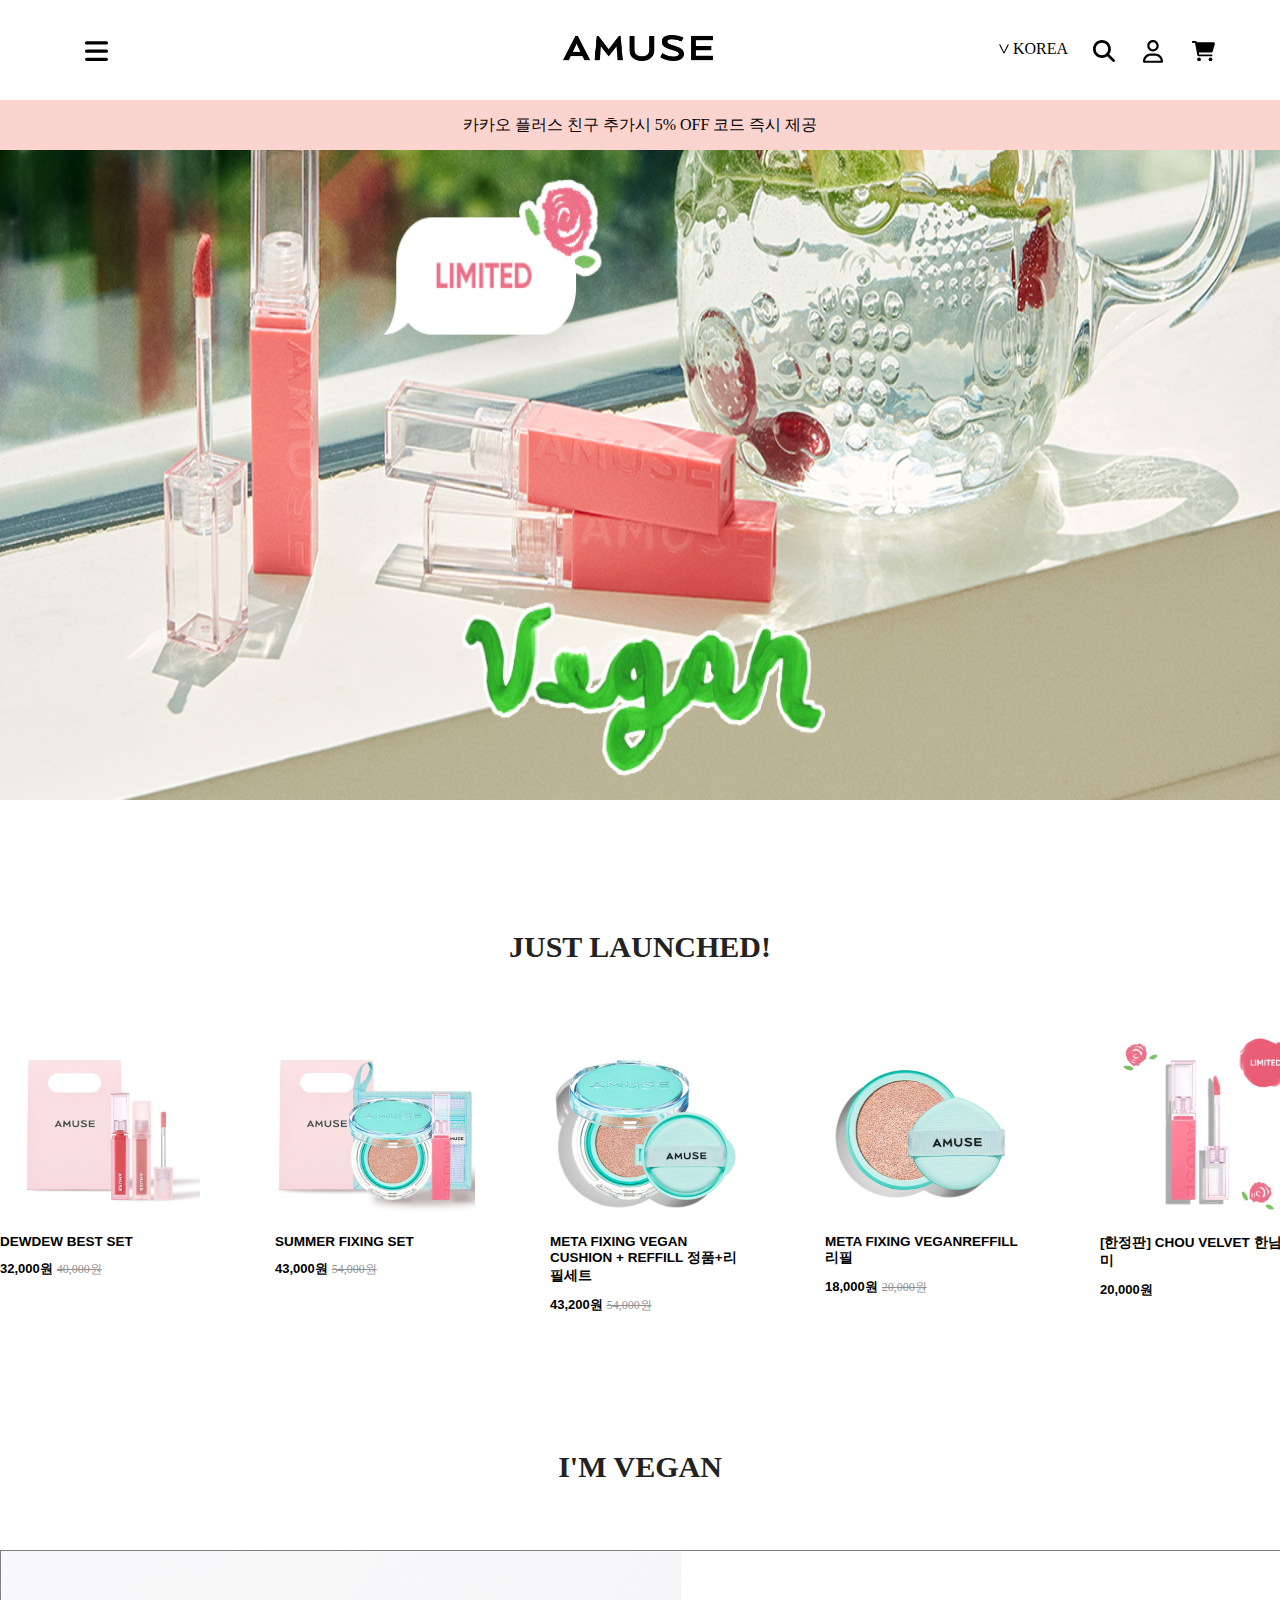
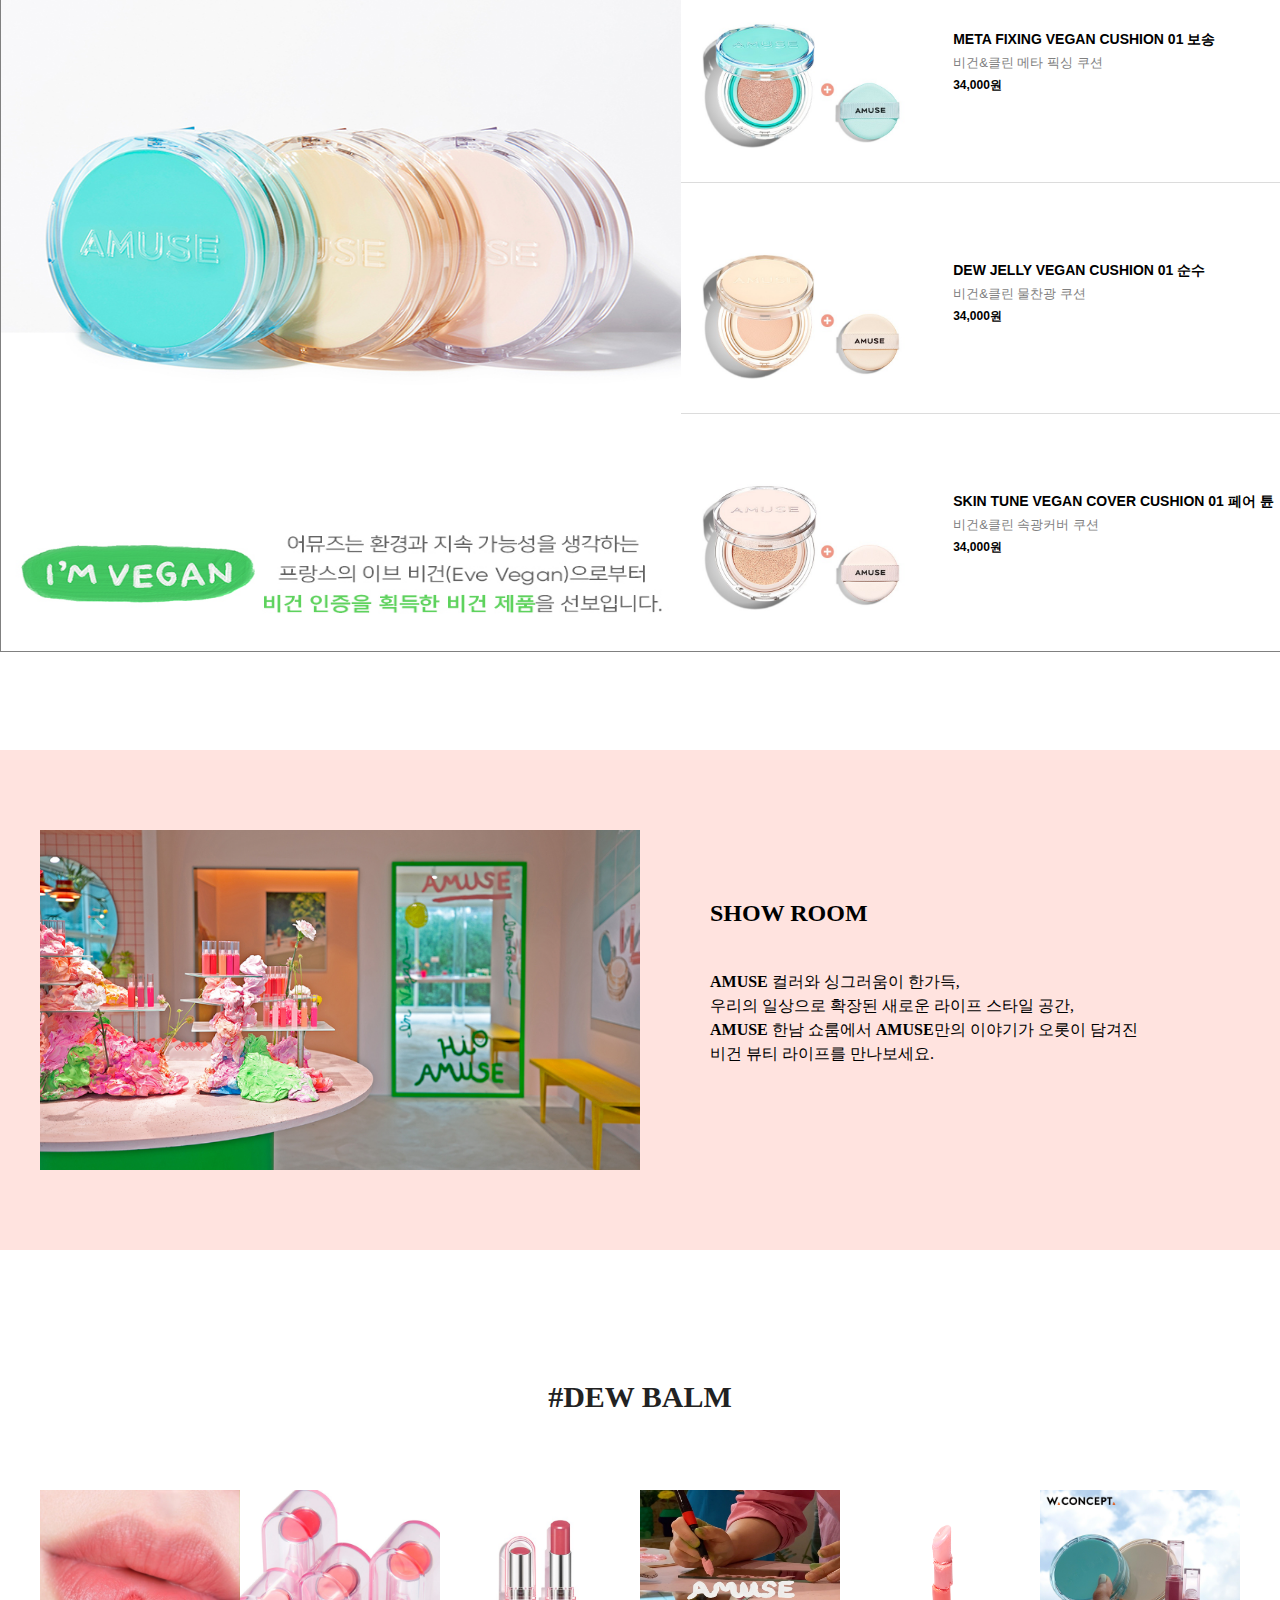
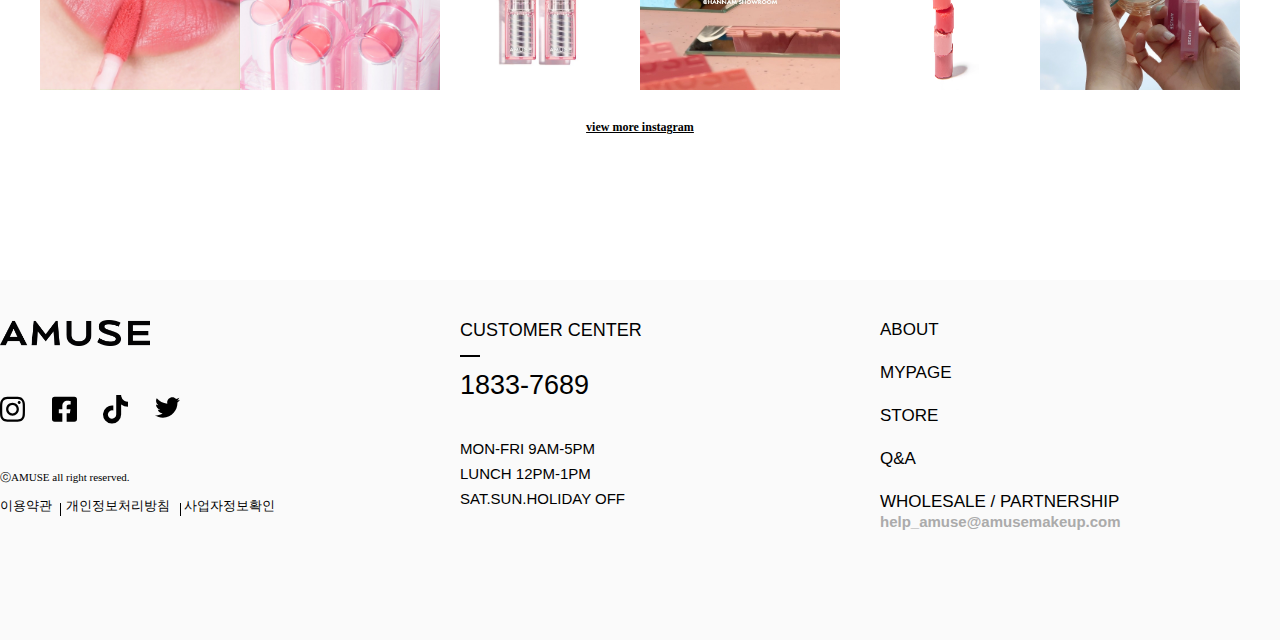
==== amuseindex.html @ e123f065 "Add files via upload" ====
<!DOCTYPE html>
<html lang="ko">
<head>
    <meta charset="UTF-8">
    <meta http-equiv="X-UA-Compatible" content="IE=edge">
    <meta name="viewport" content="width=device-width, initial-scale=1.0">
    <title>AMUSE</title>
    <link rel="stylesheet" href="amuse.css">
</head>
<body>
<div class="wrap">
    <div class="header">
        <div class="top">
            <ul class="left">
                <li><svg xmlns="http://www.w3.org/2000/svg" viewBox="0 0 448 512"><path d="M0 96C0 78.33 14.33 64 32 64H416C433.7 64 448 78.33 448 96C448 113.7 433.7 128 416 128H32C14.33 128 0 113.7 0 96zM0 256C0 238.3 14.33 224 32 224H416C433.7 224 448 238.3 448 256C448 273.7 433.7 288 416 288H32C14.33 288 0 273.7 0 256zM416 448H32C14.33 448 0 433.7 0 416C0 398.3 14.33 384 32 384H416C433.7 384 448 398.3 448 416C448 433.7 433.7 448 416 448z"/></svg></li>
            </ul>
            <ul class="center">
                <li>
                    <img src="amuse/487150516b531dc46b1c07bab3ed80b8.png" alt="로고">
                </li>
            </ul>
            <ul class="right">
                <li class="language">
                    <?xml version="1.0" encoding="utf-8"?>
                        <!-- Generator: Adobe Illustrator 16.0.0, SVG Export Plug-In . SVG Version: 6.00 Build 0)  -->
                        <!DOCTYPE svg PUBLIC "-//W3C//DTD SVG 1.1//EN" "http://www.w3.org/Graphics/SVG/1.1/DTD/svg11.dtd">
                        <svg version="1.1" id="Layer_1" xmlns="http://www.w3.org/2000/svg" xmlns:xlink="http://www.w3.org/1999/xlink" x="0px" y="0px"
                            width="10px" height="10px" viewBox="0 0 50 50" enable-background="new 0 0 50 50" xml:space="preserve">
                        <g>
                            <path d="M22.356,46.584L0,3h6.481l18.411,37.008h0.188L43.491,3h6.48L27.616,46.584H22.356z"/>
                        </g>
                        </svg>
                    KOREA
                </li>
                <li class="search">
                    <svg xmlns="http://www.w3.org/2000/svg" viewBox="0 0 512 512"><!--! Font Awesome Pro 6.2.0 by @fontawesome - https://fontawesome.com License - https://fontawesome.com/license (Commercial License) Copyright 2022 Fonticons, Inc. --><path d="M416 208c0 45.9-14.9 88.3-40 122.7L502.6 457.4c12.5 12.5 12.5 32.8 0 45.3s-32.8 12.5-45.3 0L330.7 376c-34.4 25.2-76.8 40-122.7 40C93.1 416 0 322.9 0 208S93.1 0 208 0S416 93.1 416 208zM208 352c79.5 0 144-64.5 144-144s-64.5-144-144-144S64 128.5 64 208s64.5 144 144 144z"/></svg>
                </li>
                <li class="user">
                    <svg xmlns="http://www.w3.org/2000/svg" viewBox="0 0 448 512"><!--! Font Awesome Pro 6.2.0 by @fontawesome - https://fontawesome.com License - https://fontawesome.com/license (Commercial License) Copyright 2022 Fonticons, Inc. --><path d="M272 304h-96C78.8 304 0 382.8 0 480c0 17.67 14.33 32 32 32h384c17.67 0 32-14.33 32-32C448 382.8 369.2 304 272 304zM48.99 464C56.89 400.9 110.8 352 176 352h96c65.16 0 119.1 48.95 127 112H48.99zM224 256c70.69 0 128-57.31 128-128c0-70.69-57.31-128-128-128S96 57.31 96 128C96 198.7 153.3 256 224 256zM224 48c44.11 0 80 35.89 80 80c0 44.11-35.89 80-80 80S144 172.1 144 128C144 83.89 179.9 48 224 48z"/></svg>
                </li>
                <li class="cart">
                    <svg xmlns="http://www.w3.org/2000/svg" viewBox="0 0 576 512"><!--! Font Awesome Pro 6.2.0 by @fontawesome - https://fontawesome.com License - https://fontawesome.com/license (Commercial License) Copyright 2022 Fonticons, Inc. --><path d="M24 0C10.7 0 0 10.7 0 24S10.7 48 24 48H76.1l60.3 316.5c2.2 11.3 12.1 19.5 23.6 19.5H488c13.3 0 24-10.7 24-24s-10.7-24-24-24H179.9l-9.1-48h317c14.3 0 26.9-9.5 30.8-23.3l54-192C578.3 52.3 563 32 541.8 32H122l-2.4-12.5C117.4 8.2 107.5 0 96 0H24zM176 512c26.5 0 48-21.5 48-48s-21.5-48-48-48s-48 21.5-48 48s21.5 48 48 48zm336-48c0-26.5-21.5-48-48-48s-48 21.5-48 48s21.5 48 48 48s48-21.5 48-48z"/></svg>
                </li>
            </ul>
        </div>
        <div class="topbanner">
            <p>카카오 플러스 친구 추가시 5% OFF 코드 즉시 제공 </p>
        </div>
    </div>
    <div class="mainbanner">
        <img src="amuse/88adce117e4b495f92ba207c516a9f7a.png" alt="메인배너">
    </div>
    <div class="mainbanner2">
        <div class="mainbanner2_title">
            <p>JUST LAUNCHED!</p>
        </div>
        <div class="mainbanner2_list">
            <ul class="frame">
                <div class="box">
                    <li><img src="amuse/15c0a068d62430d8951b51f56106fb7b.jpg" alt="듀듀베스트"></li>
                    <div class="namebox">
                        <p>DEWDEW BEST SET</p>
                        <span class="price">32,000원</span>
                        <span class="bfprice">40,000원</span>
                    </div>
                </div>
                <div class="box">
                    <li><img src="amuse/3e7408306e561c912e9dca7667188a2b.jpg" alt="썸머픽싱"></li>
                    <div class="namebox">
                        <p>SUMMER FIXING SET</p>
                        <span class="price">43,000원</span>
                        <span class="bfprice">54,000원</span>
                    </div>
                </div>
                <div class="box">
                    <li><img src="amuse/03d0cccf38cad18d794f3a182e953845.jpg" alt="메타픽싱"></li>
                    <div class="namebox">
                        <p>META FIXING VEGAN CUSHION + REFFILL 정품+리필세트</p>
                        <span class="price">43,200원</span>
                        <span class="bfprice">54,000원</span>
                    </div>
                </div>
                <div class="box">
                    <li><img src="amuse/ca4a63b34f38f1a012738397c9aaaf3b.jpg" alt="리필"></li>
                    <div class="namebox">
                        <p>META FIXING VEGANREFFILL 리필</p>
                        <span class="price">18,000원</span>
                        <span class="bfprice">20,000원</span>
                    </div>
                </div>
                <div class="box">
                    <li><img src="amuse/9fd920e58ca6d43ce83c7567a7661852.jpg" alt="한남장미"></li>
                    <div class="namebox">
                        <p>[한정판] CHOU VELVET 한남장미</p>
                        <span class="price">20,000원</span>
                    </div>
                </div>
            </ul>
        </div>
    </div>
    <div class="mainbanner3">
        <div class="mainbanner3_title">
            <p>I'M VEGAN</p>
        </div>
        <div class="mainbanner3_list">
            <div class="listbox">
                <div class="box1">
                    <img src="amuse/ec9f3ae7a5fa12bccd76f760012bc346.jpg" alt="비건제품1">
                </div>
                <div class="box2">
                    <div class="box2_1">
                        <div class="leftbox2_1">
                            <img src="amuse/39ded15887d8ff5b7cdfd71995862336.jpg" alt="비건제품2">
                        </div>
                        <div class="rightbox2_1">
                            <p class="name">META FIXING VEGAN CUSHION 01 보송</p>
                            <p class="hname">비건&클린 메타 픽싱 쿠션</p>
                            <p class="price">34,000원</p>
                        </div>
                    </div>
                    <div class="box2_2">
                        <div class="leftbox2_2">
                            <img src="amuse/1755507557271a7526df7d1e065c44fe.jpg" alt="비건제품3">
                        </div>
                        <div class="rightbox2_2">
                            <p class="name">DEW JELLY VEGAN CUSHION 01 순수</p>
                            <p class="hname">비건&클린 물찬광 쿠션</p>
                            <p class="price">34,000원</p>
                        </div>
                    </div>
                    <div class="box2_3">
                        <div class="leftbox2_3">
                            <img src="amuse/97205588a359f11a324b9d4fc1008b6c.jpg" alt="비건제품4">
                        </div>
                        <div class="rightbox2_3">
                            <p class="name">SKIN TUNE VEGAN COVER CUSHION 01 페어 튠</p>
                            <p class="hname">비건&클린 속광커버 쿠션</p>
                            <p class="price">34,000원</p>
                        </div>
                    </div>
                </div>
            </div>
        </div>
    </div>
    <div class="mainbanner4">
        <div class="banner4frame">
            <div class="mainbanner4_photo">
                <img src="amuse/show.png" alt="쇼룸사진">
            </div>
            <div class="mainbanner4_showroom">
                <h2>SHOW ROOM</h2>
                <p>
                    <b>AMUSE</b> 컬러와 싱그러움이 한가득, <br>
                    우리의 일상으로 확장된 새로운 라이프 스타일 공간, <br>
                    <b>AMUSE </b>한남 쇼룸에서 <b>AMUSE</b>만의 이야기가 오롯이 담겨진 <br>
                    비건 뷰티 라이프를 만나보세요.
                </p>
            </div>
        </div>
    </div>
    <div class="mainbanner5">
        <div class="mainbanner5_title">
            <p>#DEW BALM</p>
        </div>
        <div class="mainbanner5_list">
            <div class="frame">
                <ul>
                    <li>
                        <img src="amuse/295530245_412714974219835_1422880099780222526_n.jpg" alt="듀밤1">
                    </li>
                    <li>
                        <img src="amuse/302190567_1514923428968544_8337483876846040657_n.jpg" alt="듀밤2">
                    </li>
                    <li>
                        <img src="amuse/4edad4b4c9db3026c254c309f67c06c6.jpg" alt="듀밤3">
                    </li>
                    <li>
                        <img src="amuse/291772684_768159081218598_6055407117546126820_n.jpg" alt="듀밤4">
                    </li>
                    <li>
                        <img src="amuse/f5eda54e443913ba386147b51e4b1ef6.png" alt="듀밤5">
                    </li>
                    <li>
                        <img src="amuse/290556824_1466191623855645_5068636676599124589_n.jpg" alt="듀밤6">
                    </li>
                </ul>
                <a href="#"></a><p><b>view more instagram</b></p>
            </div>
        </div>
    </div>
    <div class="footer">
        <div class="footerframe">
            <div class="footerinfo1">
                    <img class="footerlogo" src="amuse/487150516b531dc46b1c07bab3ed80b8.png" alt="하단로고">
                <ul class="sns">
                    <li>
                        <svg xmlns="http://www.w3.org/2000/svg" viewBox="0 0 448 512"><!--! Font Awesome Pro 6.2.0 by @fontawesome - https://fontawesome.com License - https://fontawesome.com/license (Commercial License) Copyright 2022 Fonticons, Inc. --><path d="M224.1 141c-63.6 0-114.9 51.3-114.9 114.9s51.3 114.9 114.9 114.9S339 319.5 339 255.9 287.7 141 224.1 141zm0 189.6c-41.1 0-74.7-33.5-74.7-74.7s33.5-74.7 74.7-74.7 74.7 33.5 74.7 74.7-33.6 74.7-74.7 74.7zm146.4-194.3c0 14.9-12 26.8-26.8 26.8-14.9 0-26.8-12-26.8-26.8s12-26.8 26.8-26.8 26.8 12 26.8 26.8zm76.1 27.2c-1.7-35.9-9.9-67.7-36.2-93.9-26.2-26.2-58-34.4-93.9-36.2-37-2.1-147.9-2.1-184.9 0-35.8 1.7-67.6 9.9-93.9 36.1s-34.4 58-36.2 93.9c-2.1 37-2.1 147.9 0 184.9 1.7 35.9 9.9 67.7 36.2 93.9s58 34.4 93.9 36.2c37 2.1 147.9 2.1 184.9 0 35.9-1.7 67.7-9.9 93.9-36.2 26.2-26.2 34.4-58 36.2-93.9 2.1-37 2.1-147.8 0-184.8zM398.8 388c-7.8 19.6-22.9 34.7-42.6 42.6-29.5 11.7-99.5 9-132.1 9s-102.7 2.6-132.1-9c-19.6-7.8-34.7-22.9-42.6-42.6-11.7-29.5-9-99.5-9-132.1s-2.6-102.7 9-132.1c7.8-19.6 22.9-34.7 42.6-42.6 29.5-11.7 99.5-9 132.1-9s102.7-2.6 132.1 9c19.6 7.8 34.7 22.9 42.6 42.6 11.7 29.5 9 99.5 9 132.1s2.7 102.7-9 132.1z"/></svg>
                    </li>
                    <li>
                        <svg xmlns="http://www.w3.org/2000/svg" viewBox="0 0 448 512"><!--! Font Awesome Pro 6.2.0 by @fontawesome - https://fontawesome.com License - https://fontawesome.com/license (Commercial License) Copyright 2022 Fonticons, Inc. --><path d="M400 32H48A48 48 0 0 0 0 80v352a48 48 0 0 0 48 48h137.25V327.69h-63V256h63v-54.64c0-62.15 37-96.48 93.67-96.48 27.14 0 55.52 4.84 55.52 4.84v61h-31.27c-30.81 0-40.42 19.12-40.42 38.73V256h68.78l-11 71.69h-57.78V480H400a48 48 0 0 0 48-48V80a48 48 0 0 0-48-48z"/></svg>
                    </li>
                    <li>
                        <svg xmlns="http://www.w3.org/2000/svg" viewBox="0 0 448 512"><!--! Font Awesome Pro 6.2.0 by @fontawesome - https://fontawesome.com License - https://fontawesome.com/license (Commercial License) Copyright 2022 Fonticons, Inc. --><path d="M448,209.91a210.06,210.06,0,0,1-122.77-39.25V349.38A162.55,162.55,0,1,1,185,188.31V278.2a74.62,74.62,0,1,0,52.23,71.18V0l88,0a121.18,121.18,0,0,0,1.86,22.17h0A122.18,122.18,0,0,0,381,102.39a121.43,121.43,0,0,0,67,20.14Z"/></svg>
                    </li>
                    <li><svg xmlns="http://www.w3.org/2000/svg" viewBox="0 0 512 512"><!--! Font Awesome Pro 6.2.0 by @fontawesome - https://fontawesome.com License - https://fontawesome.com/license (Commercial License) Copyright 2022 Fonticons, Inc. --><path d="M459.37 151.716c.325 4.548.325 9.097.325 13.645 0 138.72-105.583 298.558-298.558 298.558-59.452 0-114.68-17.219-161.137-47.106 8.447.974 16.568 1.299 25.34 1.299 49.055 0 94.213-16.568 130.274-44.832-46.132-.975-84.792-31.188-98.112-72.772 6.498.974 12.995 1.624 19.818 1.624 9.421 0 18.843-1.3 27.614-3.573-48.081-9.747-84.143-51.98-84.143-102.985v-1.299c13.969 7.797 30.214 12.67 47.431 13.319-28.264-18.843-46.781-51.005-46.781-87.391 0-19.492 5.197-37.36 14.294-52.954 51.655 63.675 129.3 105.258 216.365 109.807-1.624-7.797-2.599-15.918-2.599-24.04 0-57.828 46.782-104.934 104.934-104.934 30.213 0 57.502 12.67 76.67 33.137 23.715-4.548 46.456-13.32 66.599-25.34-7.798 24.366-24.366 44.833-46.132 57.827 21.117-2.273 41.584-8.122 60.426-16.243-14.292 20.791-32.161 39.308-52.628 54.253z"/></svg></li>  
                </ul>
                <p>ⓒAMUSE all right reserved.</p>
                <ul class="guidelink">
                    <li><a href="#">이용약관</a></li>
                    <li><a href="#">개인정보처리방침</a></li>
                    <li><a href="#">사업자정보확인</a></li>
                </ul>
            </div>
            <div class="footerinfo2">
                <p>CUSTOMER CENTER</p>
                <p>1833-7689</p>
                <ul>
                    <li>MON-FRI 9AM-5PM</li>
                    <li>LUNCH 12PM-1PM</li>
                    <li>SAT.SUN.HOLIDAY OFF</li>
                </ul>
            </div>
            <div class="footerinfo3">
                <ul>
                    <li>ABOUT</li>
                    <li>MYPAGE</li>
                    <li>STORE</li>
                    <li>Q&A</li>
                    <li class="mail">WHOLESALE / PARTNERSHIP <br>
                        <span>help_amuse@amusemakeup.com</span>
                    </li>
                    
                </ul>
            </div>
        </div>
    </div>
</div>
</body>
</html>
---- amuse.css ----
* {margin: 0; padding: 0;}

ul {list-style: none;}

a:visited, a:link {
    text-decoration: none;
    color: black;
}

.wrap {
    width: 100%;
    /* background-color:beige; */
}

.wrap .header {
    width: 100%;
    height: 150px;
    background-color: aquamarine;
    position: fixed;
    z-index: 20;
}

.header .top {
    width: 100%;
    height: 100px;
    background-color: white;
}

.header .top .left {
    width: 23px;
    height: 23px;
    position: absolute;
    left: 85px;
    top: 38px;
    z-index: 3;
    cursor: pointer;
}

.header .top .center {
    width: 150px;
    /* height: 10px; */
    position: absolute;
    z-index: 3;
    top: 35px;
    left: 44%;
    cursor: pointer;
}

.header .top img {
    width: 100%;
    height: 100%;
}

.header .top .right {
    position: relative;
}

.header .top .right .language {
    position: absolute;
    z-index: 4;
    right: 212px;
    top: 40px;
    cursor: pointer;
}

.header .top .right .search {
    position: absolute;
    z-index: 4;
    right: 165px;
    top: 40px;
    width: 22px;
    cursor: pointer;
}
.header .top .right .user {
    position: absolute;
    z-index: 4;
    right: 117px;
    top: 40px;
    width: 20px;
    cursor: pointer;
}
.header .top .right .cart {
    position: absolute;
    z-index: 4;
    right: 65px;
    top: 41px;
    width: 23px;
    cursor: pointer;
}

.header .topbanner {
    width: 100%;
    height: 50px;
    background-color: rgb(252, 212, 207);
    position: absolute;
    bottom: 0;
}

.header .topbanner p {
    line-height: 50px;
    text-align: center;
}
.wrap .mainbanner {
    width: 100%;
    height: 800px;
}

.mainbanner img {
    width: 100%;
    height: 100%;
}

.wrap .mainbanner2 {
    width: 100%;
    height: 600px;
    /* background-color: coral; */
}

.wrap .mainbanner2_title{
    width: 100%;
    height: 230px;
    background-color: white;
}
.wrap .mainbanner2_title p{
    font-size: 30px;
    text-align: center;
    font-weight: 600;
    color: #222;
    padding-top: 130px;
}

.wrap .mainbanner2_list {
    width: 100%;
    height: 400px;
    background-color: white;
}

.wrap .mainbanner2_list .frame {
    width: 1300px;
    height: 300px;
    display: flex;
    justify-content: space-between;
    margin: auto;
    /* margin-top: 100px; */
}

.mainbanner2 .frame img {
    width: 200px;
    height: 200px;
}

.mainbanner2 .frame .namebox {
    width: 200px;
    height: 150px;
    background-color: white;
}

.mainbanner2_list .frame .namebox p {
    text-align: left;
    font-size: 13.5px;
    font-weight: 600;
    font-family: sans-serif;
    padding-bottom: 10px;
}

.mainbanner2_list .frame .namebox .price {
    text-align: left;
    font-size: 13px;
    font-family: sans-serif;
    font-weight: 800;
}

.mainbanner2_list .frame .namebox .bfprice {
    text-align: left;
    font-size: 12px;
    color: rgb(146, 145, 145);
    text-decoration: line-through;
}

.wrap .mainbanner3 {
    width: 100%;
    height: 950px;
}

.wrap .mainbanner3_title{
    width: 100%;
    height: 150px;
    background-color: white;
}

.wrap .mainbanner3_title p{
    font-size: 30px;
    text-align: center;
    font-weight: 600;
    color: #222;
    padding-top:50px;
}

.wrap .mainbanner3_list{
    width: 100%;
    height: 800px;
    /* background-color: blueviolet; */
}

.mainbanner3_list .listbox {
    width: 1300px;
    height: 700px;
    margin: auto;
    display: flex;
    border: 1px solid gray;
}

.mainbanner3_list .box1 {
    width: 680px;
    height: 700px;
    /* border: 2px solid red; */
}

.mainbanner3_list .box1 img {
    width: 100%;
    height: 100%;
}

.mainbanner3_list .box2 {
    width: 620px;
    height: 700px;
    /* border: 2px solid blue; */
}

.mainbanner3_list .box2_1 {
    width: 620px;
    height: 33%;
    display: flex;
    /* border: 2px solid green; */
}

.box2 .leftbox2_1 {
    width: 250px;
    height: 100%;
    text-align: center;
    border-bottom: 1px solid gainsboro;
    /* border: 1px solid yellow; */
}

.box2 .leftbox2_1 img {
    width: 210px;
    height: 210px;
    padding-top: 10px;
}

.box2 .rightbox2_1 {
    width: 390px;
    height: 100%;
    border-bottom: 1px solid gainsboro;
}

.box2 .rightbox2_1 .name {
    text-align: left;
    font-size: 14px;
    font-weight: 600;
    font-family: sans-serif;
    padding-left: 30px;
    padding-top: 80px;
    padding-bottom: 5px;
}

.box2 .rightbox2_1 .hname {
    text-align: left;
    font-size: 13px;
    /* font-weight: 600; */
    font-family: sans-serif;
    color: gray;
    padding-left: 30px;
    padding-bottom: 5px;
}

.box2 .rightbox2_1 .price {
    text-align: left;
    font-size: 12px;
    font-weight: 800;
    font-family: sans-serif;
    padding-left: 30px;
}

.mainbanner3_list .box2_2 {
    width: 620px;
    height: 33%;
    display: flex;
}

.box2 .leftbox2_2 {
    width: 250px;
    height: 100%;
    text-align: center;
    border-bottom: 1px solid gainsboro;
    /* border: 1px solid yellow; */
}

.box2 .leftbox2_2 img {
    width: 210px;
    height: 210px;
    padding-top: 10px;
}

.box2 .rightbox2_2 {
    width: 390px;
    height: 100%;
    border-bottom: 1px solid gainsboro;
}

.box2 .rightbox2_2 .name {
    text-align: left;
    font-size: 14px;
    font-weight: 600;
    font-family: sans-serif;
    padding-left: 30px;
    padding-top: 80px;
    padding-bottom: 5px;
}

.box2 .rightbox2_2 .hname {
    text-align: left;
    font-size: 13px;
    /* font-weight: 600; */
    font-family: sans-serif;
    color: gray;
    padding-left: 30px;
    padding-bottom: 5px;
}

.box2 .rightbox2_2 .price {
    text-align: left;
    font-size: 12px;
    font-weight: 800;
    font-family: sans-serif;
    padding-left: 30px;
}

.mainbanner3_list .box2_3 {
    width: 620px;
    height: 33%;
    display: flex;
}
.box2 .leftbox2_3 {
    width: 250px;
    height: 100%;
    text-align: center;
}

.box2 .leftbox2_3 img {
    width: 210px;
    height: 210px;
    padding-top: 10px;
}

.box2 .rightbox2_3 {
    width: 390px;
    height: 100%;
}

.box2 .rightbox2_3 .name {
    text-align: left;
    font-size: 14px;
    font-weight: 600;
    font-family: sans-serif;
    padding-left: 30px;
    padding-top: 80px;
    padding-bottom: 5px;
}

.box2 .rightbox2_3 .hname {
    text-align: left;
    font-size: 13px;
    /* font-weight: 600; */
    font-family: sans-serif;
    color: gray;
    padding-left: 30px;
    padding-bottom: 5px;
}

.box2 .rightbox2_3 .price {
    text-align: left;
    font-size: 12px;
    font-weight: 800;
    font-family: sans-serif;
    padding-left: 30px;
}

.wrap .mainbanner4 {
    width: 100%;
    height: 500px;
    background-color: #ffe3df;
}

.mainbanner4 .banner4frame {
    width: 1200px;
    height: 500px;
    /* background-color: #222; */
    margin: auto;
    display: flex;
}

.mainbanner4 .mainbanner4_photo {
    width: 600px;
    height: 500px;
    /* background-color: red; */
    position: relative;
    z-index: 10;
}

.mainbanner4 .mainbanner4_photo img {
    width: 600px;
    height: 340px;
    position: absolute;
    left: 0;
    top: 80px;
}

.mainbanner4 .mainbanner4_showroom {
    width: 600px;
    height: 500px;
    /* background-color: blue; */
    position: relative;
    z-index: 10;
}

.mainbanner4 .mainbanner4_showroom h2 {
    position: absolute;
    left: 70px;
    top: 150px;
}

.mainbanner4 .mainbanner4_showroom p {
    position: absolute;
    left: 70px;
    top: 220px;
    line-height: 24px;
}

.wrap .mainbanner5_title{
    width: 100%;
    height: 230px;
    background-color: white;
}

.wrap .mainbanner5_title p{
    font-size: 30px;
    text-align: center;
    font-weight: 600;
    color: #222;
    padding-top: 130px;
}

.wrap .mainbanner5_list {
    width: 100%;
    height: 400px;
    background-color: white;
}

.wrap .mainbanner5_list .frame {
    width: 1200px;
    height: 10px;
    /* background-color: firebrick; */
    margin: auto;
    padding-top: 10px;
}

.wrap .mainbanner5_list .frame ul {
    width: 1200px;
    height: 200px;
    display: flex;
    justify-content: space-between;
    margin: auto;
}

.wrap .mainbanner5_list .frame li {
    width: 200px;
    height: 200px;
}

.wrap .mainbanner5_list .frame li img {
    width: 100%;
    height: 100%;
}

.wrap .mainbanner5_list .frame p {
    text-align: center;
    padding-top: 30px;
    font-size: 12px;
    cursor: pointer;
    text-decoration: underline;
}

.wrap .footer {
    width: 100%;
    height: 360px;
    background-color: #fafafa;
}

.footer .footerframe {
    width: 1300px;
    height: 220px;
    /* background-color: red; */
    margin: auto;
    position: relative;
    top: 40px;
    display: flex;
}

.footer .footerinfo1 {
    width: 460px;
    height: 220px;
    position: relative;
}
.footerinfo1 .footerlogo {
    width: 150px;
    text-align: left;
}
.footerinfo1 .sns {
    position: absolute;
    top: 75px;
    left: 0;
    display: flex;
    justify-content: space-between;
    width: 180px;
}
.footerinfo1 .sns li {
    width: 25px;
}
.footerinfo1 p {
    position: absolute;
    bottom: 55px;
    left: 0;
    font-size: 11px;
}
.footerinfo1 .guidelink {
    position: absolute;
    bottom: 25px;
    left: 0;
}
.footerinfo1 .guidelink li {
    display: inline-block;
    font-size: 13px;
    margin-right: 10px;
}
.footerinfo1 .guidelink li:nth-child(2)::before {
    display: block;
    content: "";
    position: absolute;
    background-color: black;
    width: 1px;
    height: 13px;
    top: 7px;
    left: 60px;
}
.footerinfo1 .guidelink li:nth-child(3)::before {
    display: block;
    content: "";
    position: absolute;
    background-color: black;
    width: 1px;
    height: 13px;
    top: 7px;
    left: 180px;
}

.footer .footerinfo2 {
    width: 420px;
    height: 220px;
    /* background-color: green ; */
    position: relative;
}
.footerinfo2 p:nth-child(1) {
    font-size: 18px;
    font-family: 'Gill Sans', 'Gill Sans MT', Calibri, 'Trebuchet MS', sans-serif;
}
.footerinfo2 p:nth-child(1)::after {
    position: absolute;
    width: 20px;
    height: 2px;
    background-color: black;
    top: 35px;
    left: 0;
    content: "";
    font-family:'Gill Sans', 'Gill Sans MT', Calibri, 'Trebuchet MS', sans-serif;
}
.footerinfo2 p:nth-child(2) {
    font-size: 27px;
    position: absolute;
    top: 50px;
    font-family: 'Gill Sans', 'Gill Sans MT', Calibri, 'Trebuchet MS', sans-serif;
}
.footerinfo2 ul {
    position: absolute;
    bottom: 25px;
    font-family: 'Gill Sans', 'Gill Sans MT', Calibri, 'Trebuchet MS', sans-serif;
    font-size: 15px
}
.footerinfo2 li {
    margin-bottom: 8px;
}

.footer .footerinfo3 {
    width: 420px;
    height: 220px;
    /* background-color: blue ; */
    position: relative;
}
.footerinfo3 ul {
    position: absolute;
    top: 0;
    font-family: 'Gill Sans', 'Gill Sans MT', Calibri, 'Trebuchet MS', sans-serif;
    font-size: 17px;
}
.footerinfo3 li {
    margin-bottom: 23px;
}

.footerinfo3 .mail {
    font-size: 17px;
    font-family: 'Gill Sans', 'Gill Sans MT', Calibri, 'Trebuchet MS', sans-serif;
}

.footerinfo3 span {
    font-size: 15px;
    font-family: 'Gill Sans', 'Gill Sans MT', Calibri, 'Trebuchet MS', sans-serif;
    font-weight: 600;
    color: rgb(171, 171, 171);
    
}
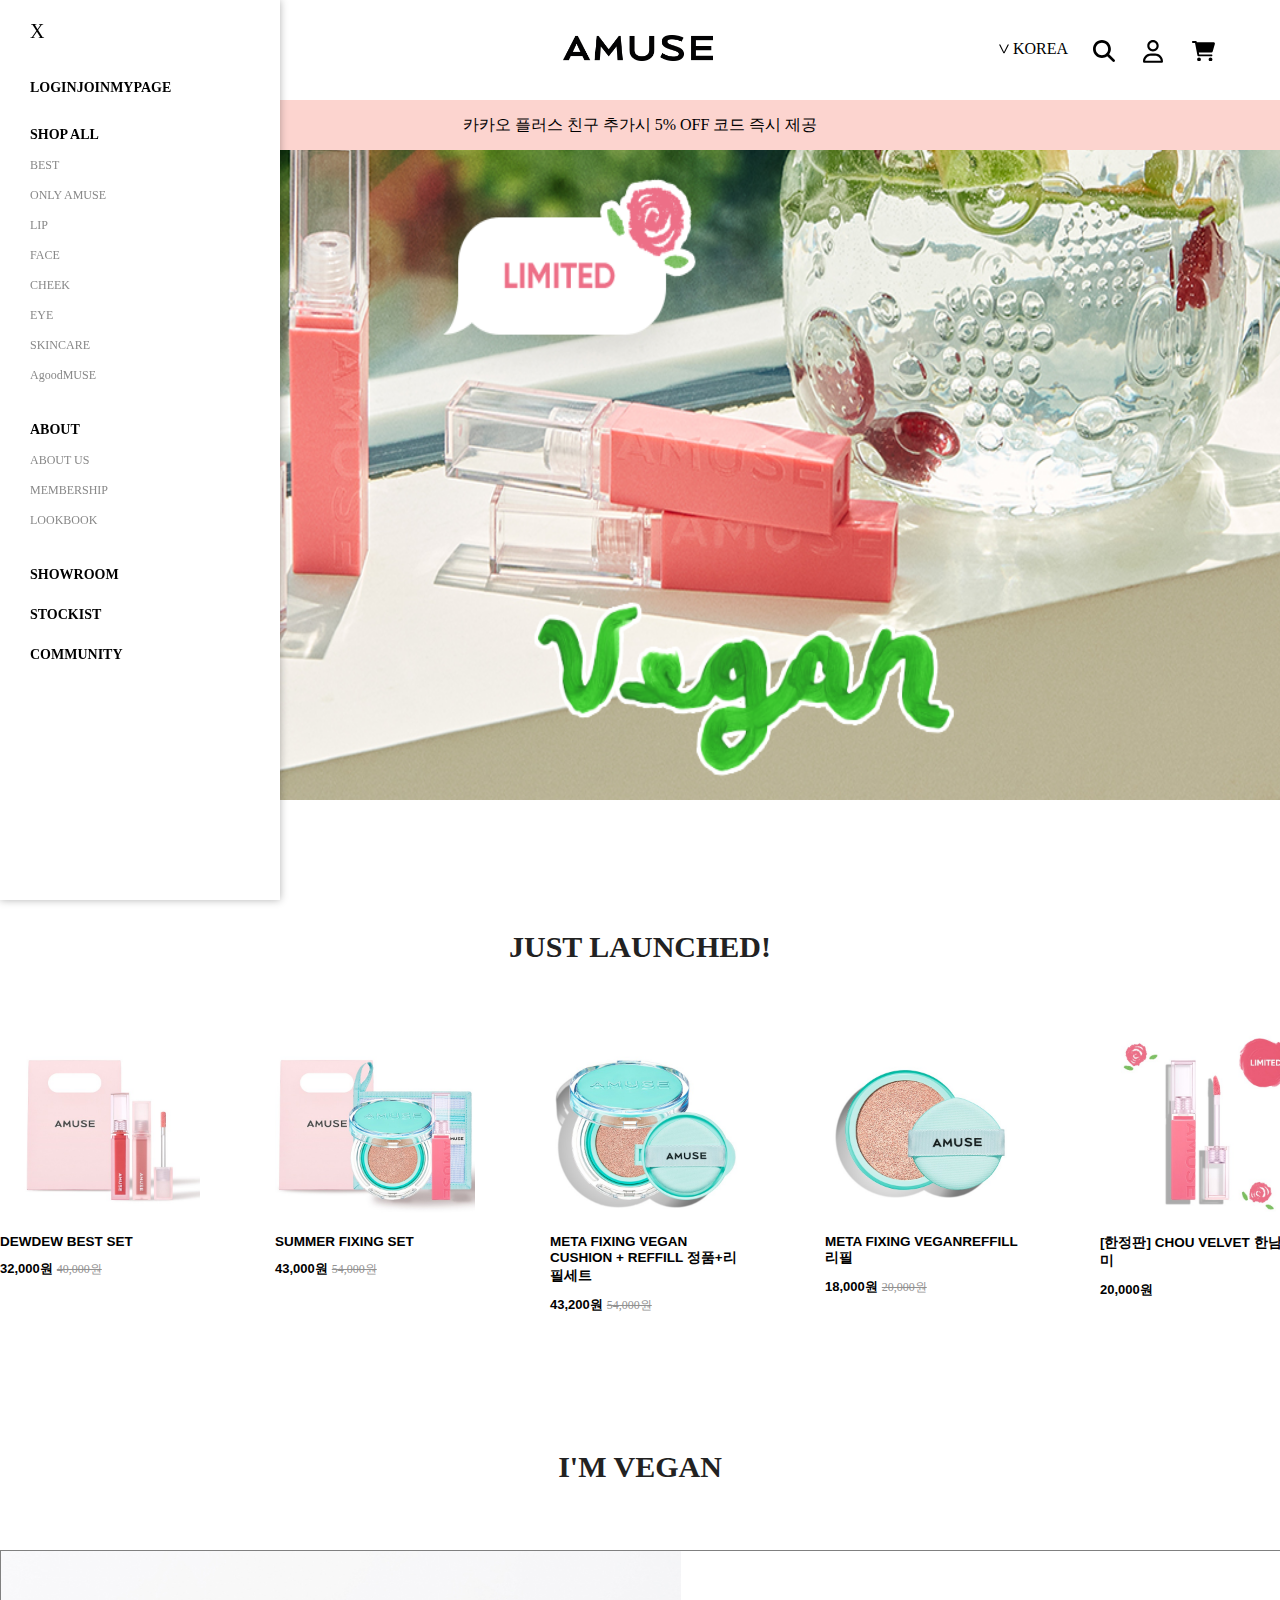
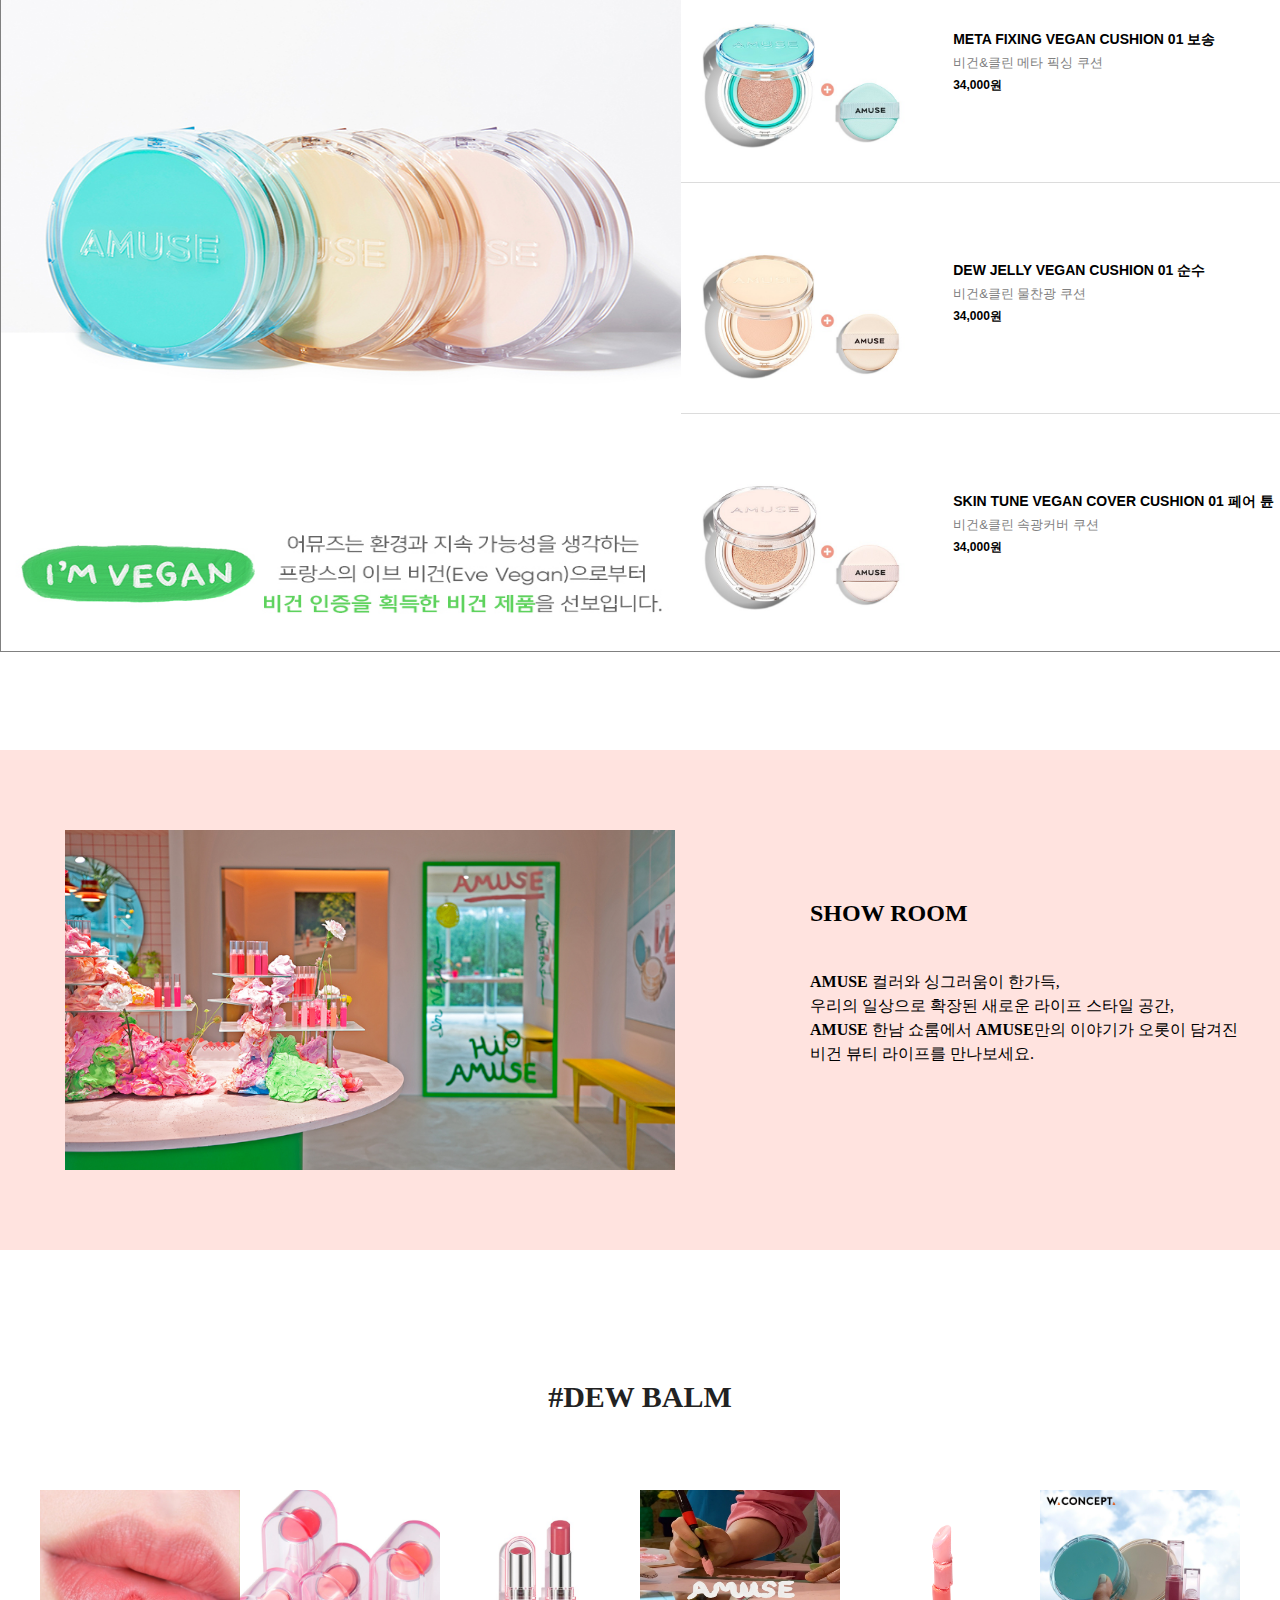
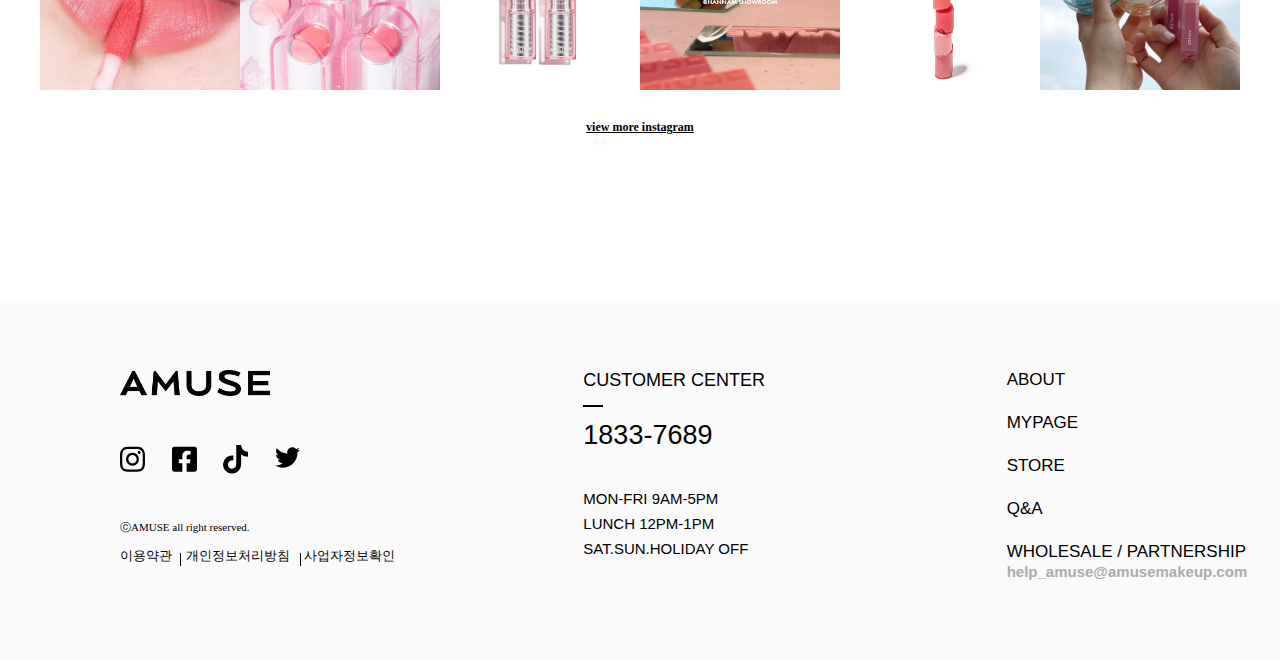
==== commit a6d94bc1: "Add files via upload" ====
--- a/amuseindex.html
+++ b/amuseindex.html
@@ -11,8 +11,44 @@
 <div class="wrap">
     <div class="header">
         <div class="top">
-            <ul class="left">
-                <li><svg xmlns="http://www.w3.org/2000/svg" viewBox="0 0 448 512"><path d="M0 96C0 78.33 14.33 64 32 64H416C433.7 64 448 78.33 448 96C448 113.7 433.7 128 416 128H32C14.33 128 0 113.7 0 96zM0 256C0 238.3 14.33 224 32 224H416C433.7 224 448 238.3 448 256C448 273.7 433.7 288 416 288H32C14.33 288 0 273.7 0 256zM416 448H32C14.33 448 0 433.7 0 416C0 398.3 14.33 384 32 384H416C433.7 384 448 398.3 448 416C448 433.7 433.7 448 416 448z"/></svg></li>
+           <ul>
+               <li class="menubar">
+                    <svg xmlns="http://www.w3.org/2000/svg" viewBox="0 0 448 512"><path d="M0 96C0 78.33 14.33 64 32 64H416C433.7 64 448 78.33 448 96C448 113.7 433.7 128 416 128H32C14.33 128 0 113.7 0 96zM0 256C0 238.3 14.33 224 32 224H416C433.7 224 448 238.3 448 256C448 273.7 433.7 288 416 288H32C14.33 288 0 273.7 0 256zM416 448H32C14.33 448 0 433.7 0 416C0 398.3 14.33 384 32 384H416C433.7 384 448 398.3 448 416C448 433.7 433.7 448 416 448z"/></svg>
+                
+                    <div class="menu_wrap">
+                        <div class="menu_sub">
+                            <p class="close">X</p>
+                                <ul class="login">
+                                    <li>LOGIN</li>
+                                    <li>JOIN</li>
+                                    <li>MYPAGE</li>
+                                </ul>
+                                <ul class="shop">
+                                    <li>SHOP ALL</li>
+                                    <li>BEST</li>
+                                    <li>ONLY AMUSE</li>
+                                    <li>LIP</li>
+                                    <li>FACE</li>
+                                    <li>CHEEK</li>
+                                    <li>EYE</li>
+                                    <li>SKINCARE</li>
+                                    <li>AgoodMUSE</li>
+                                </ul>
+                                <ul class="membership">
+                                    <li>ABOUT</li>
+                                    <li>ABOUT US</li>
+                                    <li>MEMBERSHIP</li>
+                                    <li>LOOKBOOK</li>
+                                </ul>
+                                <ul class="menu_etc">
+                                    <li>SHOWROOM</li>
+                                    <li>STOCKIST</li>
+                                    <li>COMMUNITY</li>
+                                </ul>
+                         
+                        </div>
+                    </div>
+                </li>
             </ul>
             <ul class="center">
                 <li>
@@ -22,8 +58,7 @@
             <ul class="right">
                 <li class="language">
                     <?xml version="1.0" encoding="utf-8"?>
-                        <!-- Generator: Adobe Illustrator 16.0.0, SVG Export Plug-In . SVG Version: 6.00 Build 0)  -->
-                        <!DOCTYPE svg PUBLIC "-//W3C//DTD SVG 1.1//EN" "http://www.w3.org/Graphics/SVG/1.1/DTD/svg11.dtd">
+                      <!DOCTYPE svg PUBLIC "-//W3C//DTD SVG 1.1//EN" "http://www.w3.org/Graphics/SVG/1.1/DTD/svg11.dtd">
                         <svg version="1.1" id="Layer_1" xmlns="http://www.w3.org/2000/svg" xmlns:xlink="http://www.w3.org/1999/xlink" x="0px" y="0px"
                             width="10px" height="10px" viewBox="0 0 50 50" enable-background="new 0 0 50 50" xml:space="preserve">
                         <g>
@@ -33,7 +68,7 @@
                     KOREA
                 </li>
                 <li class="search">
-                    <svg xmlns="http://www.w3.org/2000/svg" viewBox="0 0 512 512"><!--! Font Awesome Pro 6.2.0 by @fontawesome - https://fontawesome.com License - https://fontawesome.com/license (Commercial License) Copyright 2022 Fonticons, Inc. --><path d="M416 208c0 45.9-14.9 88.3-40 122.7L502.6 457.4c12.5 12.5 12.5 32.8 0 45.3s-32.8 12.5-45.3 0L330.7 376c-34.4 25.2-76.8 40-122.7 40C93.1 416 0 322.9 0 208S93.1 0 208 0S416 93.1 416 208zM208 352c79.5 0 144-64.5 144-144s-64.5-144-144-144S64 128.5 64 208s64.5 144 144 144z"/></svg>
+                    <svg xmlns="http://www.w3.org/2000/svg" viewBox="0 0 512 512"><path d="M416 208c0 45.9-14.9 88.3-40 122.7L502.6 457.4c12.5 12.5 12.5 32.8 0 45.3s-32.8 12.5-45.3 0L330.7 376c-34.4 25.2-76.8 40-122.7 40C93.1 416 0 322.9 0 208S93.1 0 208 0S416 93.1 416 208zM208 352c79.5 0 144-64.5 144-144s-64.5-144-144-144S64 128.5 64 208s64.5 144 144 144z"/></svg>
                 </li>
                 <li class="user">
                     <svg xmlns="http://www.w3.org/2000/svg" viewBox="0 0 448 512"><!--! Font Awesome Pro 6.2.0 by @fontawesome - https://fontawesome.com License - https://fontawesome.com/license (Commercial License) Copyright 2022 Fonticons, Inc. --><path d="M272 304h-96C78.8 304 0 382.8 0 480c0 17.67 14.33 32 32 32h384c17.67 0 32-14.33 32-32C448 382.8 369.2 304 272 304zM48.99 464C56.89 400.9 110.8 352 176 352h96c65.16 0 119.1 48.95 127 112H48.99zM224 256c70.69 0 128-57.31 128-128c0-70.69-57.31-128-128-128S96 57.31 96 128C96 198.7 153.3 256 224 256zM224 48c44.11 0 80 35.89 80 80c0 44.11-35.89 80-80 80S144 172.1 144 128C144 83.89 179.9 48 224 48z"/></svg>
@@ -48,7 +83,9 @@
         </div>
     </div>
     <div class="mainbanner">
-        <img src="amuse/88adce117e4b495f92ba207c516a9f7a.png" alt="메인배너">
+        <div class="mainbanner_inner">
+            <img src="amuse/88adce117e4b495f92ba207c516a9f7a.png" alt="메인배너">
+        </div>
     </div>
     <div class="mainbanner2">
         <div class="mainbanner2_title">
--- a/amuse.css
+++ b/amuse.css
@@ -9,13 +9,11 @@
 
 .wrap {
     width: 100%;
-    /* background-color:beige; */
 }
 
 .wrap .header {
     width: 100%;
     height: 150px;
-    background-color: aquamarine;
     position: fixed;
     z-index: 20;
 }
@@ -26,7 +24,7 @@
     background-color: white;
 }
 
-.header .top .left {
+.header .top .menubar {
     width: 23px;
     height: 23px;
     position: absolute;
@@ -34,6 +32,111 @@
     top: 38px;
     z-index: 3;
     cursor: pointer;
+}
+
+.menubar:hover .menu_wrap {
+    opacity: 1;
+}
+
+.menu_wrap {
+    width: 280px;
+    height: 100%;
+    box-shadow: 0 0 8px 0 rgb(0 0 0 / 30%);
+    background-color: #fff;
+    left: 0;
+    top: 0;
+    transition: 0.3s;
+    opacity: 0;
+    position: fixed;
+    overflow: hidden;
+}
+
+.menu_sub {
+    width: 100%;
+    position: relative;
+    margin: 0 20px 0 30px;
+}
+.close {
+    position: absolute;
+    top: 20px;
+    left: 0;
+    font-size: 20px;
+}
+.login {
+    position: absolute;
+    width: 100%;
+    top: 80px;
+    left: 0;
+    display: flex;
+}
+.login li {
+    font-size: 14px;
+    font-weight: 700;
+    text-align: left;
+}
+.login li:last-child::before {
+    position: absolute;
+    z-index: 9;
+    content: "";
+    width: 20;
+    height: 20px;
+    top: 0;
+    right: 0;
+    background-color: black;
+}
+
+.shop {
+    position: absolute;
+    width: 100%;
+    top: 120px;
+    left: 0;
+    margin-bottom: 30px;
+}
+.shop li:first-child {
+    font-size: 14px;
+    font-weight: 700;
+    color: black;
+}
+.shop li {
+    font-size: 12px;
+    color: #888;
+    height: 30px;
+    line-height: 30px;
+    text-align: left;
+}
+.membership {
+    position: absolute;
+    width: 100%;
+    top: 415px;
+    left: 0;
+    margin-bottom: 30px;
+}
+.membership li:first-child {
+    font-size: 14px;
+    font-weight: 700;
+    color: black;
+}
+.membership li {
+    font-size: 12px;
+    color: #888;
+    height: 30px;
+    line-height: 30px;
+    text-align: left;
+}
+
+.menu_etc {
+    position: absolute;
+    width: 100%;
+    top: 555px;
+    left: 0;
+}
+
+.menu_etc li {
+    font-size: 14px;
+    height: 40px;
+    line-height: 40px;
+    font-weight: 700;
+    text-align: left;
 }
 
 .header .top .center {
@@ -104,16 +207,23 @@
     width: 100%;
     height: 800px;
 }
-
-.mainbanner img {
-    width: 100%;
-    height: 100%;
-}
+.mainbanner_inner {
+    /* background: url(amuse/88adce117e4b495f92ba207c516a9f7a.png) no-repeat ; */
+    min-width: 1480px;
+    height: 100%;
+}
+    
+.mainbanner_inner img {
+    object-fit: fill;
+    width: 100%;
+    height: 100%;
+}
+
+
 
 .wrap .mainbanner2 {
     width: 100%;
     height: 600px;
-    /* background-color: coral; */
 }
 
 .wrap .mainbanner2_title{
@@ -199,7 +309,7 @@
 .wrap .mainbanner3_list{
     width: 100%;
     height: 800px;
-    /* background-color: blueviolet; */
+
 }
 
 .mainbanner3_list .listbox {
@@ -213,7 +323,6 @@
 .mainbanner3_list .box1 {
     width: 680px;
     height: 700px;
-    /* border: 2px solid red; */
 }
 
 .mainbanner3_list .box1 img {
@@ -224,14 +333,12 @@
 .mainbanner3_list .box2 {
     width: 620px;
     height: 700px;
-    /* border: 2px solid blue; */
 }
 
 .mainbanner3_list .box2_1 {
     width: 620px;
     height: 33%;
     display: flex;
-    /* border: 2px solid green; */
 }
 
 .box2 .leftbox2_1 {
@@ -239,7 +346,6 @@
     height: 100%;
     text-align: center;
     border-bottom: 1px solid gainsboro;
-    /* border: 1px solid yellow; */
 }
 
 .box2 .leftbox2_1 img {
@@ -393,15 +499,15 @@
 }
 
 .mainbanner4 .banner4frame {
-    width: 1200px;
+    min-width: 1480px;
     height: 500px;
-    /* background-color: #222; */
-    margin: auto;
+    background-color: #ffe3df;
+    margin: 0 auto;
     display: flex;
 }
 
 .mainbanner4 .mainbanner4_photo {
-    width: 600px;
+    width: 740px;
     height: 500px;
     /* background-color: red; */
     position: relative;
@@ -409,15 +515,16 @@
 }
 
 .mainbanner4 .mainbanner4_photo img {
-    width: 600px;
+    width: 610px;
     height: 340px;
     position: absolute;
-    left: 0;
-    top: 80px;
+    left: 50%;
+    top: 50%;
+    transform: translate(-50%, -50%);
 }
 
 .mainbanner4 .mainbanner4_showroom {
-    width: 600px;
+    width: 740px;
     height: 500px;
     /* background-color: blue; */
     position: relative;
@@ -498,19 +605,19 @@
 }
 
 .footer .footerframe {
-    width: 1300px;
-    height: 220px;
-    /* background-color: red; */
-    margin: auto;
-    position: relative;
-    top: 40px;
+    min-width: 1480px;
+    height: 360px;
+    background-color: #fafafa;
+    margin: 20px 0 0 20px;
     display: flex;
 }
 
 .footer .footerinfo1 {
-    width: 460px;
+    width: 500px;
     height: 220px;
     position: relative;
+    top: 70px;
+    left: 100px;
 }
 .footerinfo1 .footerlogo {
     width: 150px;
@@ -565,10 +672,11 @@
 }
 
 .footer .footerinfo2 {
-    width: 420px;
+    width: 500px;
     height: 220px;
-    /* background-color: green ; */
     position: relative;
+    top: 70px;
+    left: 70px;
 }
 .footerinfo2 p:nth-child(1) {
     font-size: 18px;
@@ -601,10 +709,11 @@
 }
 
 .footer .footerinfo3 {
-    width: 420px;
+    width: 500px;
     height: 220px;
-    /* background-color: blue ; */
     position: relative;
+    top: 70px;
+    
 }
 .footerinfo3 ul {
     position: absolute;
